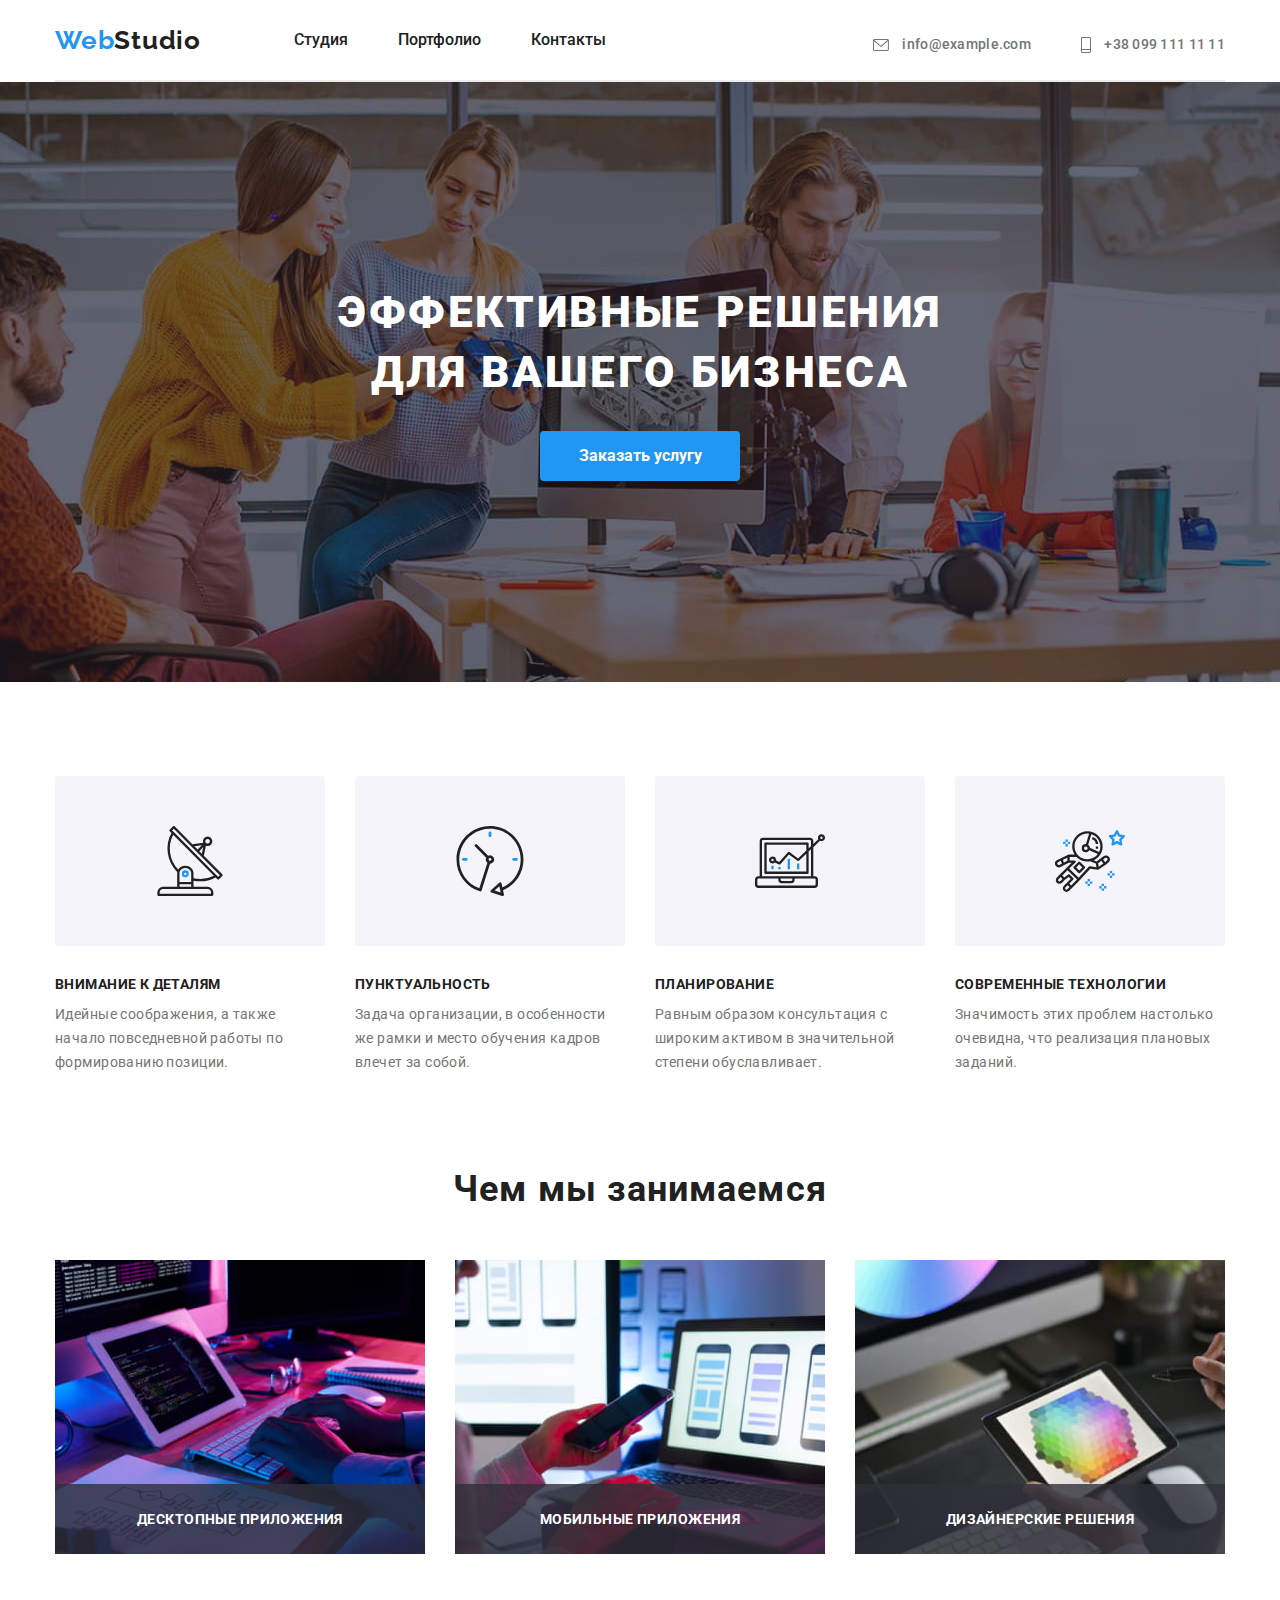
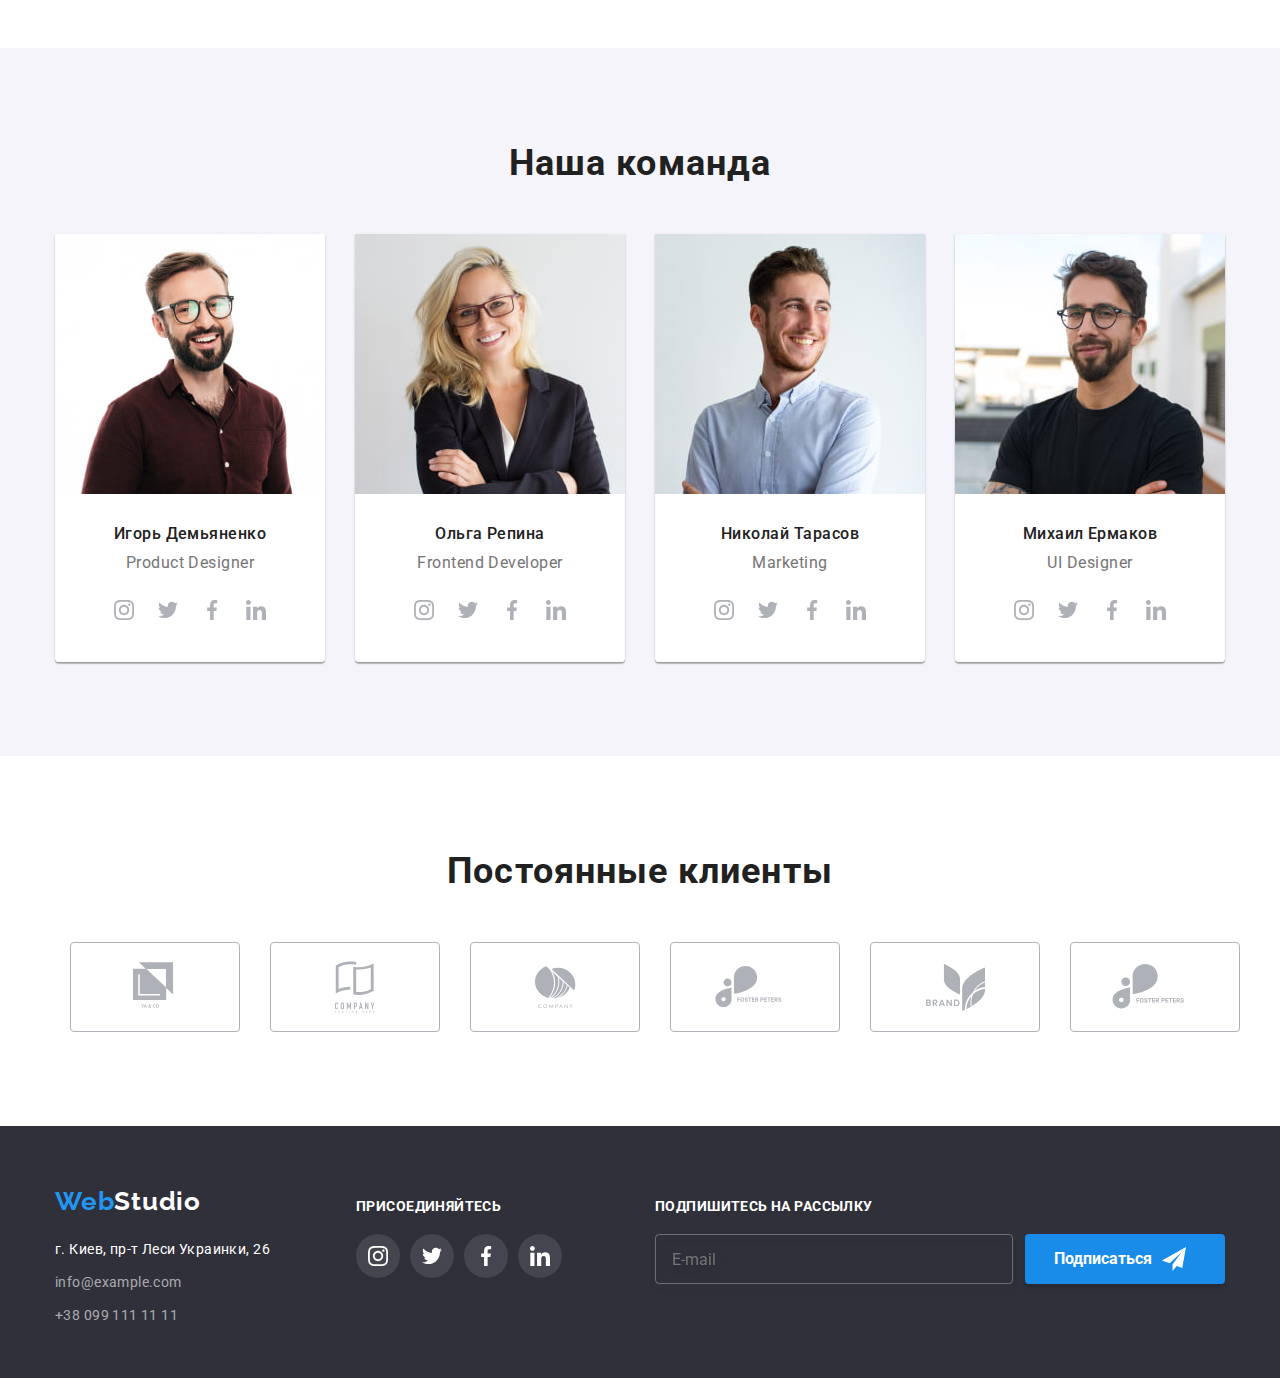
==== index.html @ c61b47e3 "1" ====
<!DOCTYPE html>
<html lang="ru">
<head>
    <meta charset="UTF-8">
    <meta name="viewport" content="width=device-width, initial-scale=1.0">
    <title>WebStudio</title>
    <link href="https://fonts.googleapis.com/css2?family=Raleway:wght@600&display=swap" rel="stylesheet">
    <link href="https://fonts.googleapis.com/css2?family=Roboto:wght@400;700&display=swap" rel="stylesheet">
    <link rel="stylesheet" href="./css/styles.css">
    <link rel="stylesheet" href="./css/normalize.css">
</head>
<body>
    <div class="container">    
        <header class="flexbox">
            <nav class="nav flexbox">
                <a href="/" class="logo link">
                    <span class="logo-web">Web</span>Studio
                </a>
        
                <ul class="list"> 
                    <li class="item"> <a href="" class="link-nav link">Студия</a></li>
                    <li class="item"> <a href="./portfolio.html" class="link-nav link">Портфолио</a></li>
                    <li class="item"> <a href="" class="link-nav link">Контакты</a></li>
                </ul>
            </nav>
        <ul class="list mail-tel">
            <li class="item">
                <a href="mailto:info@example.com" class="email link header">
                    <svg class="header-icon email" width="16px" height="12px">
                        <use href="./icons/symbol-defs.svg#icon-envelope"></use>
                    </svg>
                    info@example.com</a>
            </li>
            <li class="item">
                <a href="tel:+380991111111" class="link header">
                    <svg class="header-icon" width="10px" height="16px">
                        <use href="./icons/symbol-defs.svg#icon-smartphone"></use>
                    </svg>
                    +38 099 111 11 11</a>
            </li>
        </ul>
        </header>
        <hr>
    </div>
<main>
    <div class="container hero">
        <section class="hero">
            <h1 class="main-title">Эффективные решения <br> для вашего бизнеса</h1>
            <button type="button" data-modal-open>Заказать услугу</button>
        </section>
    </div>
    
    <section class="advantages">
            <div class="container">
                <ul class="list">
                    <li class="list advantages antenna">
                        <h3 class="main-title-3">Внимание к деталям</h3>
                        <p class="main-text-3">Идейные соображения, а также начало повседневной работы по формированию позиции.</p>
                    </li>
                    <li class="list advantages clock">
                        <h3 class="main-title-3">Пунктуальность</h3>
                        <p class="main-text-3">Задача организации, в особенности же рамки и место обучения кадров влечет за собой.</p>
                    </li>
                    <li class="list advantages diagram">
                        <h3 class="main-title-3">Планирование</h3>
                        <p class="main-text-3">Равным образом консультация с широким активом в значительной степени обуславливает.</p>
                    </li>
                    <li class="list advantages astronaut">
                        <h3 class="main-title-3">Современные технологии</h3>
                        <p class="main-text-3">Значимость этих проблем настолько очевидна, что реализация плановых заданий.</p>
                    </li>
                </ul>
            </div>
    </section>
    
<section class="services">
        <div class="container">
            <h2 class="main-title-2">Чем мы занимаемся</h2>
        <ul class="list services">
            <li class="foto-items">
                <div class="foto-thumb">
                    <img class="foto-services"
                src="./images/1.jpg" alt="Компьютер" width="370">
                <div class="name-foto">
                    <p class="foto-name">Десктопные приложения</p>
                </div>
                </div>                
            </li>
            <li class="foto-items">
                <div class="foto-thumb">
                    <img class="foto-services"
                    src="./images/2.jpg" alt="Смартфон" width="370">
                <div class="name-foto">
                    <p class="foto-name">Мобильные приложения</p>
                </div>
                </div>                
            </li>
            <li class="foto-items">
                <div class="foto-thumb">
                    <img class="foto-services"
                src="./images/3.jpg" alt="Спектор цветов на планшете" width="370">
                <div class="name-foto">
                    <p class="foto-name">Дизайнерские решения</p>
                </div>
                </div>                
            </li>            
        </ul>
        </div>
</section>
    
<section class="team">
        <div class="container">
            <h2 class="main-title-2">Наша команда</h2>
        <ul class="list">
            <li class="list-team">
                <img class="foto-team" src="./images/igor.jpg" alt="Игорь" width="270">
                <div class="team-text">
                    <p class="text-name">Игорь Демьяненко</p>
                    <p class="text-profession">Product Designer</p>
                    <ul class="social-nav-team">
                        <li class="social-item-team">
                            <a href="" class="social-link-team">
                                <svg class="social-icon-team" width="20px" height="20px">
                                    <use href="./icons/symbol-defs.svg#icon-instagram"></use>
                                </svg>
                            </a>             
                        </li>
                        <li class="social-link-team">
                            <a href="" class="social-link-team">
                                <svg class="social-icon-team" width="20px" height="20px">
                                    <use href="./icons/symbol-defs.svg#icon-twitter"></use>
                                </svg>
                            </a>             
                        </li>
                        <li class="social-link-team">
                            <a href="" class="social-link-team">
                                <svg class="social-icon-team" width="20px" height="20px">
                                    <use href="./icons/symbol-defs.svg#icon-facebook"></use>
                                </svg>
                            </a>             
                        </li>
                        <li class="social-link-team">
                            <a href="" class="social-link-team">
                                <svg class="social-icon-team" width="20px" height="20px">
                                    <use href="./icons/symbol-defs.svg#icon-linkedin"></use>
                                </svg>
                            </a>             
                        </li>
                    </ul>                
                </div>                
            </li>
            <li class="list-team">
                 <img class="foto-team" src="./images/olga.jpg" alt="Ольга" width="270">
                <div class="team-text">
                    <p class="text-name">Ольга Репина</p>
                    <p class="text-profession">Frontend Developer</p>
                    <ul class="social-nav-team">
                        <li class="social-item-team">
                            <a href="" class="social-link-team">
                                <svg class="social-icon-team" width="20px" height="20px">
                                    <use href="./icons/symbol-defs.svg#icon-instagram"></use>
                                </svg>
                            </a>             
                        </li>
                        <li class="social-link-team">
                            <a href="" class="social-link-team">
                                <svg class="social-icon-team" width="20px" height="20px">
                                    <use href="./icons/symbol-defs.svg#icon-twitter"></use>
                                </svg>
                            </a>             
                        </li>
                        <li class="social-link-team">
                            <a href="" class="social-link-team">
                                <svg class="social-icon-team" width="20px" height="20px">
                                    <use href="./icons/symbol-defs.svg#icon-facebook"></use>
                                </svg>
                            </a>             
                        </li>
                        <li class="social-link-team">
                            <a href="" class="social-link-team">
                                <svg class="social-icon-team" width="20px" height="20px">
                                    <use href="./icons/symbol-defs.svg#icon-linkedin"></use>
                                </svg>
                            </a>             
                        </li>
                    </ul>                        
                </div> 
            </li>
            <li class="list-team">
                <img class="foto-team" src="./images/nik.jpg" alt="Николай" width="270">
                <div class="team-text">
                    <p class="text-name">Николай Тарасов</p>
                    <p class="text-profession">Marketing</p>
                    <ul class="social-nav-team">
                        <li class="social-item-team">
                            <a href="" class="social-link-team">
                                <svg class="social-icon-team" width="20px" height="20px">
                                    <use href="./icons/symbol-defs.svg#icon-instagram"></use>
                                </svg>
                            </a>             
                        </li>
                        <li class="social-link-team">
                            <a href="" class="social-link-team">
                                <svg class="social-icon-team" width="20px" height="20px">
                                    <use href="./icons/symbol-defs.svg#icon-twitter"></use>
                                </svg>
                            </a>             
                        </li>
                        <li class="social-link-team">
                            <a href="" class="social-link-team">
                                <svg class="social-icon-team" width="20px" height="20px">
                                    <use href="./icons/symbol-defs.svg#icon-facebook"></use>
                                </svg>
                            </a>             
                        </li>
                        <li class="social-link-team">
                            <a href="" class="social-link-team">
                                <svg class="social-icon-team" width="20px" height="20px">
                                    <use href="./icons/symbol-defs.svg#icon-linkedin"></use>
                                </svg>
                            </a>             
                        </li>
                    </ul>                       
                </div>
            </li>
            <li class="list-team">
                <img class="foto-team" src="./images/mihail.jpg" alt="Михаил" width="270">
                <div class="team-text">
                    <p class="text-name">Михаил Ермаков</p>
                    <p class="text-profession">UI Designer</p>
                    <ul class="social-nav-team">
                        <li class="social-item-team">
                            <a href="" class="social-link-team">
                                <svg class="social-icon-team" width="20px" height="20px">
                                    <use href="./icons/symbol-defs.svg#icon-instagram"></use>
                                </svg>
                            </a>             
                        </li>
                        <li class="social-link-team">
                            <a href="" class="social-link-team">
                                <svg class="social-icon-team" width="20px" height="20px">
                                    <use href="./icons/symbol-defs.svg#icon-twitter"></use>
                                </svg>
                            </a>             
                        </li>
                        <li class="social-link-team">
                            <a href="" class="social-link-team">
                                <svg class="social-icon-team" width="20px" height="20px">
                                    <use href="./icons/symbol-defs.svg#icon-facebook"></use>
                                </svg>
                            </a>             
                        </li>
                        <li class="social-link-team">
                            <a href="" class="social-link-team">
                                <svg class="social-icon-team" width="20px" height="20px">
                                    <use href="./icons/symbol-defs.svg#icon-linkedin"></use>
                                </svg>
                            </a>             
                        </li>
                    </ul>                           
                </div>         
            </li>
        </ul>
        </div>
</section>

<section class="clients">
    <div class="container">
        <h2 class="clients-title">Постоянные клиенты</h2>
        <ul class="list-clients">
            <li class="clients-box">
                <a href="" class="logo-clients">
                    <svg class="clients-logo" width="44.27px" height="49.23px">
                        <use href="./icons/symbol-defs.svg#icon-logo-1"></use>
                    </svg>
                </a>
            </li>
            <li class="clients-box">
                <a href="" class="logo-clients">
                    <svg class="clients-logo" width="40px" height="52px">
                        <use href="./icons/symbol-defs.svg#icon-logo-2"></use>
                    </svg>
                </a>
            </li>
            <li class="clients-box">
                <a href="" class="logo-clients">
                    <svg class="clients-logo" width="41px" height="42.6px">
                        <use href="./icons/symbol-defs.svg#icon-logo-3"></use>
                    </svg>
                </a>
            </li>
            <li class="clients-box">
                <a href="" class="logo-clients">
                    <svg class="clients-logo" width="79.66px" height="42.02px">
                        <use href="./icons/symbol-defs.svg#icon-logo-4"></use>
                    </svg>
                </a>
            </li>
            <li class="clients-box">
                <a href="" class="logo-clients">
                    <svg class="clients-logo" width="59px" height="47px">
                        <use href="./icons/symbol-defs.svg#icon-logo-5"></use>
                    </svg>
                </a>
            </li>
            <li class="clients-box">
                <a href="" class="logo-clients">
                    <svg class="clients-logo" width="88.48px" height="45.44px">
                        <use href="./icons/symbol-defs.svg#icon-logo-4"></use>
                    </svg>
                </a>
            </li>
        </ul>

    </div>
</section>
    
</main>
<footer class="page-footer">
    <div class="container footer-page">
        <div class="footer-address">
            <a href="/" class="logo link footer">
                <span class="logo-web">Web</span><span class="logo-footer">Studio</span>
            </a>
            <address class="post">
                г. Киев, пр-т Леси Украинки, 26
            </address>
        
            <address class="mail-tel footer">
                <a href="mailto:info@example.com" class="email link footer">info@example.com</a><br>
                <a href="tel:+380991111111" class="link footer">+38 099 111 11 11</a>
            </address>
        </div>
    
    <div class="social-footer">
        <h3 class="social-title">присоединяйтесь</h3>
        <ul class="social-nav-footer">
            <li class="social-item">
                <a href="" class="social-link">
                    <svg class="footer-icon" width="20px" height="20px">
                        <use href="./icons/symbol-defs.svg#icon-instagram"></use>
                    </svg>
                </a>             
            </li>
            <li class="social-item">
                <a href="" class="social-link">
                    <svg class="footer-icon" width="20px" height="20px">
                        <use href="./icons/symbol-defs.svg#icon-twitter"></use>
                    </svg>
                </a>             
            </li>
            <li class="social-item">
                <a href="" class="social-link">
                    <svg class="footer-icon" width="20px" height="20px">
                        <use href="./icons/symbol-defs.svg#icon-facebook"></use>
                    </svg>
                </a>             
            </li>
            <li class="social-item">
                <a href="" class="social-link">
                    <svg class="footer-icon" width="20px" height="20px">
                        <use href="./icons/symbol-defs.svg#icon-linkedin"></use>
                    </svg>
                </a>             
            </li>
        </ul>
    </div>
    <div class="form-email">
        <h3 class="title-form-email">Подпишитесь на рассылку</h3>
        <div class="email-form">
        <input type="email" name="user-name" id="email-footer" class="form-field-email" placeholder="E-mail" />
        <button type="submit" class="email-button">Подписаться
            <svg class="icon-send" width="24px" height="24px">
                <use href="./icons/symbol-defs.svg#icon-icon-send"></use>
            </svg>
        </button>
        </div>
    </div>
</div>
</footer>
<div class="backdrop is-hidden" data-modal>
    <div class="modal">
        <button class="button-close" data-modal-close>
            <svg class="close-icon">
                <use href="./icons/symbol-defs.svg#icon-Vector"></use>
            </svg> 
        </button>
        <h3 class="form-title">Оставьте свои данные, мы вам перезвоним</h3>
        <form action="/server/" id="contact-form" class="form-contact">
            <div class="form-field">
            <label for="name" class="form-label">Имя</label>            
            <input type="text" name="user-name" id="name" class="form-field-input" />
            <svg class="form-icon" width="12px" height="12px">
                <use href="./icons/symbol-defs.svg#icon-name"></use>
            </svg>               
            </div>
            <div class="form-field">
                <label for="tel" class="form-label">Телефон</label>            
                <input type="tel" name="user-tel" id="tel" class="form-field-input" />
                <svg class="form-icon" width="13px" height="13px">
                    <use href="./icons/symbol-defs.svg#icon-phone"></use>
                </svg>               
            </div>
            <div class="form-field">
                <label for="email" class="form-label">Почта</label>            
                <input type="email" name="user-name" id="email" class="form-field-input" />
                <svg class="form-icon" width="15px" height="12px">
                    <use href="./icons/symbol-defs.svg#icon-email"></use>
                </svg>               
            </div>
            <div class="form-field">
                <label for="user-message" class="form-label">Комментарий
                    <textarea name="user-message" class="form-field-input text-comments" id="user-message" placeholder="Введите текст" rows="6"></textarea>
                </label>               
            </div>
            <label for="checkbox" class="checkbox-label">
                <input type="checkbox" name="checkbox-message" class="checkbox visually-hidden" id="checkbox">
                <span class="box-chexbox"></span><span class="text-chexbox">Соглашаюсь с рассылкой и принимаю <a href="" class="text-chexbox-link">Условия договора</a></span>
            </label>
            <button class="button button-submit">Отправить</button>           
            
        </form>     
    </div>    
</div>
<script src="./js/modal.js"></script>
</body>
</html>
---- css/styles.css ----
html {
    box-sizing: border-box;
}

*,
*::before,
*::after {
    box-sizing: inherit;
}

:root {
    --color-black: #212121;
    --color-blue: #2196F3;
    --color-white: #ffffff;
    --color-grey: #757575;
    --color-dark-grey: #2F303A;
    --color-light-grey: rgba(255, 255, 255, 0.6);
    --color-grey-buttom: #F5F4FA;
}

body {
    margin: 0px;
    font-family: 'Roboto', sans-serif;
    font-style: normal;
    color: var(--color-black);
    font-weight: 500;
}

li {
    list-style-type: none;
}

button {
    font-weight: bold;
    font-size: 16px;
    line-height: 30px;
    text-decoration: none;
    text-align: center;
    color: var(--color-white);
    background-color: var(--color-blue);
    border-radius: 4px;
    border: none;
    box-shadow: 0px 4px 4px rgba(0, 0, 0, 0.15);
    padding: 10px 32px;
    min-width: 200px;
    height: 50px;
}

a {
    text-decoration: none;
    color: var(--color-black);
}

.container {
    width: 1200px;
    padding-right: 15px;
    padding-left: 15px;
    margin-right: auto;
    margin-left: auto;
}

.flexbox {
    display: flex;
    align-items: center;
    height: 80px;
}

hr {
    border: 1px solid #ECECEC;
    margin-top: 0;
    margin-bottom: 0;
}


.nav.flexbox {
    display: flex;
}

.logo {
    font-family: 'Raleway', sans-serif;
    margin-right: 93px;
}

.list.mail-tel {
    margin-left: auto;
}

.logo-web {
    color: var(--color-blue);
    font-style: normal;
    font-weight: bold;
    font-size: 26px;
    line-height: 31px;
    letter-spacing: 0.03em;
}

.logo.link {
    font-style: normal;
    font-weight: bold;
    font-size: 26px;
    line-height: 31px;
    letter-spacing: 0.03em;
}

.logo-footer {
    color: var(--color-white)
}

.link-nav:hover,
.link-nav:focus,
.link-nav:active {
    color: var(--color-blue);
}

.link-nav.link::after:hover,
.link-nav.link::after:active,
.link-nav.link::after:focus, {
    opacity: 1;
}

.link::after {
    content: "";
    position: absolute;
    left: 0;
    bottom: 0;
    opacity: 0;
    display: block;
    width: 100%;
    height: 4px;
    background-color: var(--color-blue);
    border-radius: 2px;
    transition: 250ms cubic-bezier(0.4, 0, 0.2, 1); 
}

.link-nav.link,
.link.header {
    position: relative;
    display: block;
    padding-top: 32px;
    padding-bottom: 32px;
    transition: color 250ms cubic-bezier(0.4, 0, 0.2, 1);    
}

.link.header {
    font-family: Roboto;
    font-style: normal;
    font-weight: 500;
    font-size: 14px;
    line-height: 16px;
    letter-spacing: 0.02em;
    color: #757575;
    transition: color 250ms cubic-bezier(0.4, 0, 0.2, 1);
}

.email.link.header:hover,
.email.link.header:focus {
    color: var(--color-blue);
    fill: var(--color-blue);
}

.header-icon {
    fill: #757575;
    vertical-align: middle;
    margin-right: 10px;
    transition: color 250ms cubic-bezier(0.4, 0, 0.2, 1);
}

.header-icon.email {
    width: 16px;
    height: 12px;
}

.header-icon.email:hover,
.header-icon.email:focus {
    fill: var(--color-blue);
    color: var(--color-blue);
}

.email-icon:hover,
.email-icon:focus {
    fill: var(--color-blue);
}
    

.list {
    display: flex;
    padding: 0;
    margin: 0;
}

.list .item:not(:last-child) {
    margin-right: 50px;
}

.list .filter {
    align-items: center;
}

.list .portfolio {
    flex-wrap: wrap
}

.main-title {
    margin-top: 0;
    margin-bottom: 30;
    font-weight: 900;
    font-size: 44px;
    line-height: 60px;
    letter-spacing: 0.06em;
    text-transform: uppercase;
    color: var(--color-white);
}

.container.hero {
    text-align: center;
    width: 100%;
    height: 600px;
    margin-bottom: 94px;
    padding-top: 200px;
    padding-bottom: 200px;
    background-image: linear-gradient(rgba(47, 48, 58, 0.4),rgba(47, 48, 58, 0.4)), url(../images/banner.jpg);
    background-position: center;
    background-size: cover;
    background-repeat: no-repeat;
    background-color: #2F303A;
}

.list.advantages {
    display: inline-block;
    width: 270px;
    margin-bottom: 94px;
}

.list.advantages:not(:last-child) {
    margin-right: 30px;
}

.main-title-3 {
    font-weight: bold;
    font-size: 14px;
    line-height: 16px;
    letter-spacing: 0.03em;
    text-transform: uppercase;
    margin-top: 0;
    margin-block-end: 10px;
}

.list.advantages::before {
    content: "";
    width: 100%;
    height: 170px;
    background-color: #F5F4FA;
    border-radius: 4px;
    background-repeat: no-repeat;
    background-position: center;
    display: block;
    margin-bottom: 30px;
    background-size: 70px;
}

.list.advantages.antenna::before {
    background-image: url(../icons/antenna.svg);
}

.list.advantages.clock::before {
    background-image: url(../icons/clock.svg);
}

.list.advantages.diagram::before {
    background-image: url(../icons/diagram.svg);
}

.list.advantages.astronaut::before {
    background-image: url(../icons/astronaut.svg);
}


.main-text-3 {
    font-weight: normal;
    font-size: 14px;
    line-height: 24px;
    letter-spacing: 0.03em;
    color: var(--color-grey);
    margin-top: 0;
    margin-bottom: 0;
}

.services {
    margin-bottom: 94px;
}

.foto-services {
    display: block;
}

.foto-items:not(:last-child) {
    margin-right: 30px;
}

.foto-thumb {
    position: relative;
    overflow: hidden;
}

.name-foto {
    position: absolute;
    bottom: 0;
    width: 100%;
    height: 70px;
    background: rgba(47, 48, 58, 0.8);
}

.foto-name {
    font-style: normal;
    font-weight: bold;
    font-size: 14px;
    line-height: 16px;
    text-align: center;
    letter-spacing: 0.03em;
    text-transform: uppercase;
    color: var(--color-white);
    margin: 0;
    padding-top: 27px;
    padding-bottom: 27px;

}

.main-title-2 {
    font-weight: bold;
    font-size: 36px;
    line-height: 42px;
    text-align: center;
    letter-spacing: 0.03em;
    margin-top: 0;
    margin-bottom: 50px;
}

.team {
    background-color: var(--color-grey-buttom);
    padding-top: 94px;
    padding-bottom: 94px;
}

.list-team {
    display: inline-block;
    border-bottom-right-radius: 4px;
    border-bottom-left-radius: 4px;
    box-shadow: 0px 1px 3px rgba(0, 0, 0, 0.12), 0px 1px 1px rgba(0, 0, 0, 0.14), 0px 2px 1px rgba(0, 0, 0, 0.2);
}

.list-team:not(:last-child) {
    margin-right: 30px;
}

.foto-team {
    display: block;
}

.text-name {
    font-weight: 500;
    font-size: 16px;
    line-height: 19px;
    text-align: center;
    letter-spacing: 0.03em;
    margin-top: 0;
    margin-bottom: 10px;
}

.team-text {
    height: 168px;
    padding-top: 30px;
    padding-bottom: 30px;
    background-color: var(--color-white);
    border-style: none;
    border-radius: 0px 0px 4px 4px;
}

.text-profession {
    font-weight: normal;
    font-size: 16px;
    line-height: 19px;
    text-align: center;
    letter-spacing: 0.03em;
    color: var(--color-grey);
    margin-top: 0;
    margin-bottom: 0;
}

.social-nav-team {
    display: flex;
    justify-content: center;
    padding-left: 0;
    margin-top: 16px;
}

.social-icon-team {
    display: flex;
    justify-content: center;
    align-items: center;
}

.social-icon-team:not(:last-child) {
    margin-right: 10px;
}

.social-link-team {
    display: flex;
    border-radius: 50%;
    width: 44px;
    height: 44px;
    justify-content: center;
    align-items: center;
    background: var(--color-white);
    transition: background-color 250ms cubic-bezier(0.4, 0, 0.2, 1);
}

.social-link-team:hover .social-icon-team,
.social-link-team:focus .social-icon-team {
    fill: var(--color-white);
    background: var(--color-blue);
}

.social-icon-team {
    fill: #AFB1B8;
}

.clients {
    padding-top: 94px;
    padding-bottom: 94px;
}

.clients-title {
    font-style: normal;
    font-weight: bold;
    font-size: 36px;
    line-height: 42px;
    text-align: center;
    letter-spacing: 0.03em;
    margin-bottom: 50px;
    margin-right: 0;
    margin-left: 0;
    margin-top: 0;
}

.logo-clients {
    width: 170px;
    height: 90px;
    border: 1px solid #AFB1B8;
    border-radius: 4px;
    display: flex;
    justify-content: center;
    align-items: center;
    fill: #AFB1B8;
    transition: border 250ms cubic-bezier(0.4, 0, 0.2, 1);
    transition: fill 250ms cubic-bezier(0.4, 0, 0.2, 1);
}

.logo-clients:hover {
    border: 1px solid #2196F3;
    fill: var(--color-blue);
}

.clients-box:not(:last-child) {
    margin-right: 30px;
}

.clients-box {
    flex-basis:calc((100% - 30px * 5) / 6)
}


.list-clients {
    margin: 0;
    display: flex;
    width: 1200px;
    padding-right: 15px;
    padding-left: 15px;
}

.post {
    font-weight: normal;
    font-size: 14px;
    line-height: 24px;
    letter-spacing: 0.03em;
    color: var(--color-white);
    font-style: normal;
    margin-top: 20px;
}

.mail-tel.footer {
    font-weight: normal;
    display: flex;
    margin-top: 9px;
    font-size: 14px;
    line-height: 24px;
    letter-spacing: 0.03em;
    color: var(--color-light-grey);
    flex-wrap: wrap;
    width: 231px;
}

.mail-tel {
    font-weight: normal;
    margin-top: 9px;
    font-size: 14px;
    line-height: 24px;
    letter-spacing: 0.03em;
    color: var(--color-light-grey);
}

.link.footer:not(:last-child) {
    margin-bottom: 9px;
}

.filter {
    margin-top: 94px;
    margin-bottom: 50px;
}

.list.filter {
    display: flex;
    justify-content: center;
}

.portfolio-filter > a{
    display: inline-block;
    padding-top: 6px;
    padding-bottom: 6px;
    padding-right: 22px;
    padding-left: 22px;
    font-weight: 500;
    font-size: 16px;
    line-height: 26px;
    text-align: center;
    letter-spacing: 0.03em;
    height: 38px;
    border-radius: 4px;
    padding: 6px 22px;
    background-color: var(--color-grey-buttom);
    transition: color 250ms cubic-bezier(0.4, 0, 0.2, 1);
}

.portfolio-filter:not(:last-child) {
    margin-right: 8px;
}

.portfolio-filter > a:hover,
.portfolio-filter > a:focus,
.portfolio-filter > a:active {
    background-color: var(--color-blue);
    color: var(--color-white);
    box-shadow: 0px 4px 4px rgba(0, 0, 0, 0.25);
}

.portfolio {
    margin-bottom: 94px;
}

.list.portfolio {
    display: flex;
    flex-wrap: wrap;
    margin-bottom: -30px;
    margin-right: -30px;
}

.title-portfolio {
    margin: 0;
    font-size: none;
}

.portfolio-list {
    display: inline-block;
    width: 370px;
    border: 1px solid #EEEEEE;
    margin-bottom: 30px;
    margin-right: 30px;
    flex-basis: calc((100% - 3 * 30px) / 3);
    transition: box-shadow 250ms cubic-bezier(0.4, 0, 0.2, 1);
}

.text-portfolio {
    margin: 0;
    font-style: normal;
    font-weight: normal;
    font-size: 18px;
    line-height: 28px;
    color: var(--color-white);    
}

.text-pf {
    padding: 63px 24px;
    position: absolute;
    top: 0;
    left: 0;
    display: flex;
    align-items: center;
    width: 100%;
    height: 100%;
    background-color: rgba(33, 150, 243, 0.9);
    transform: translateY(100%);
    transition: transform 250ms cubic-bezier(0.4, 0, 0.2, 1);
    opacity: 0;
}

.foto-thumb:hover .text-pf {
    transform: translateY(0);
  opacity: 1;
}

.portfolio-list:hover,
.portfolio-list:focus,
.portfolio-list:active {
    box-shadow: 0px 1px 1px rgba(0, 0, 0, 0.12), 0px 4px 4px rgba(0, 0, 0, 0.06), 1px 4px 6px rgba(0, 0, 0, 0.16);
}

.portfolio-list:nth-child(3n) {
    margin-right: 0;
}

.p-txt {
    padding: 20px 24px;
}

.portfolio-name {
    font-weight: bold;
    font-size: 18px;
    line-height: 36px;
    letter-spacing: 0.06em;
    margin-top: 0;
    margin-bottom: 0;
}

.portfolio-text {
    font-weight: normal;
    font-size: 16px;
    line-height: 30px;
    letter-spacing: 0.03em;
    color: var(--color-grey);
    margin-top: 0;
    margin-bottom:0px;
}

.link {
    text-decoration: none;
    color: var(--color-black);
    font-style: normal;
}

.footer-page {
    display: flex;
}

.link.footer {
    color: var(--color-light-grey);
}

.footer-address {
    margin-right: 70px;
    padding-top: 60px;
}

.social-nav-footer {
    display: flex;
    justify-content: center;
    padding-left: 0;
    margin: 0;
}

.page-footer {
    background-color: var(--color-dark-grey);
    height: 252px;
    width: 100%;
    margin-right: auto;
    margin-left: auto;
}

.logo.link.footer {
    display: block;
    margin-right: 0px;
}

.social-footer {
    display: block;
    padding-top: 72px;
    padding-bottom: 100px;
    margin-right: 93px;
}

.social-title {
    font-style: normal;
    font-weight: bold;
    font-size: 14px;
    line-height: 16px;
    letter-spacing: 0.03em;
    text-transform: uppercase;
    color: var(--color-white);
    margin-bottom: 20px;
    margin-top: 0;
}

.social-item {
    display: flex;
    justify-content: center;
    align-items: center;
}

.social-item:not(:last-child) {
    margin-right: 10px;
}

.social-link {
    display: flex;
    border-radius: 50%;
    width: 44px;
    height: 44px;
    justify-content: center;
    align-items: center;
    background: rgba(255, 255, 255, 0.1);
    transition: background-color 250ms cubic-bezier(0.4, 0, 0.2, 1);
}

.social-link:hover {
    background: var(--color-blue);
}

.footer-icon {
    fill: var(--color-white);
}

.form-email {
    display: block;
    padding-top: 72px;
    padding-bottom: 94px;
    width: 570px;
}

.title-form-email {
    font-style: normal;
    font-weight: bold;
    font-size: 14px;
    line-height: 16px;
    letter-spacing: 0.03em;
    text-transform: uppercase;
    color: var(--color-white);
    margin-top: 0;
    margin-bottom: 20px;
}

.form-field-email {
    display: inline-block;
    background-color: transparent;
    width: 358px;
    height: 50px;
    border: 1px solid rgba(255, 255, 255, 0.3);
    box-sizing: border-box;
    filter: drop-shadow(0px 4px 4px rgba(0, 0, 0, 0.15));
    border-radius: 4px;
    padding-left: 16px;
    margin-right: 12px;
    color: var(--color-light-grey);
}

.email-form {
    display: flex;
}

.email-button {
    display: flex;
    align-items: center;
    margin: 0;
    padding-right: 28px;
    padding-left: 29px;
    font-style: normal;
    font-weight: bold;
    font-size: 16px;
    line-height: 30px;
    width: 200px;
    height: 50px;
    background: #188CE8;
    color: var(--color-white);
    box-shadow: 0px 4px 4px rgba(0, 0, 0, 0.15);
    border-radius: 4px;
}

.backdrop {
    position: fixed;
    top: 0;
    left: 0;
    width: 100%;
    height: 100%;
    background: rgba(0, 0, 0, 0.2);
}

.backdrop.is-hidden {
    opacity: 0;
    pointer-events: none;
    visibility: hidden;
}

.modal {
    position: absolute;
    top: 50%;
    left: 50%;
    min-width: 528px;
    min-height: 581px;
    background: var(--color-white);
    box-shadow: 0px 1px 3px rgba(0, 0, 0, 0.12), 0px 1px 1px rgba(0, 0, 0, 0.14), 0px 2px 1px rgba(0, 0, 0, 0.2);
    border-radius: 4px;        
    transform: translate(-50%, -50%);
}

.form-title {
    font-style: normal;
    font-weight: bold;
    font-size: 20px;
    line-height: 23px;
    text-align: center;
    letter-spacing: 0.03em;
    padding-top: 40px;
    padding-left: 40px;
    padding-right: 40px;
    margin-top: 0;
    margin-right: 0;
    margin-left: 0;
    margin-bottom: 12px;
}

.form-field {
    position: relative;
    margin-bottom: 10px;
}

.form-field-input {
    position: relative;
    display: block;
    width: 100%;
    height: 40px;
    border: 1px solid rgba(33, 33, 33, 0.2);
    border-radius: 4px;
    padding-left: 42px;
    margin-top: 4px;
}

.icon-send {
    margin-left: 10px;
    position: relative;
}

.form-icon {
    position: absolute;
    top: 50%;
    transition: fill 250ms cubic-bezier(0.4, 0, 0.2, 1);    
    transform: translateY(40%);
    display: inline-block;
    left: 22px;
    fill: var(--color-black);
}

.form-field-input:focus ~ .form-icon {
    fill: var(--color-blue);
}

.form-field-input:focus {
    outline-style: var(--color-blue);
    border-color: var(--color-blue);
}

.form-label {
    font-style: normal;
    font-weight: normal;
    font-size: 12px;
    line-height: 14px;   
    letter-spacing: 0.01em;
    color: var(--color-grey);
}

textarea.form-field-input {
    height: 120px;
    margin-bottom: 20px;
    resize: none;
}

.form-contact {
    padding-right: 40px;
    padding-left: 40px;
    width: 100%;
    margin-bottom: 30px;
}

.text-comments {
    padding: 12px 16px;
}

.box-chexbox {
    display: inline-block;
    width: 16px;
    height: 15px;
    margin-right: 7px;
    margin-left: 14px;
    border: 2px solid var(--color-black);
    border-radius: 4px;
    margin: 0 8px 0 0;
}

.checkbox:checked + .box-chexbox {
    border-color: var(--color-blue);
    background-color: var(--color-blue);
    background-image: url(../icons/galka.svg);
    background-origin: border-box;
    background-repeat: no-repeat;
    background-position: 50%;
    transition: background-image 250ms cubic-bezier(0.4, 0, 0.2, 1);
}

.text-chexbox {
    font-style: normal;
    font-weight: normal;
    font-size: 14px;
    line-height: 24px;
    letter-spacing: 0.03em;
    color: var(--color-grey);
}

.text-chexbox-link {
    font-style: normal;
    font-weight: normal;
    font-size: 14px;
    line-height: 24px;
    letter-spacing: 0.03em;
    color: var(--color-blue);
    text-decoration: underline;
}

.button-submit {
    display: block;
    position: absolute;
    top: 491px;
    left: calc((100% - 200px) / 2);
    width: 200px;
    height: 50px;
    font-family: Roboto;
    font-style: normal;
    font-weight: bold;
    font-size: 16px;
    line-height: 30px;
    margin-top: 20px;
}

.visually-hidden {
	position: absolute !important;
	clip: rect(1px 1px 1px 1px); /* IE6, IE7 */
	clip: rect(1px, 1px, 1px, 1px);
	padding:0 !important;
	border:0 !important;
	height: 1px !important; 
	width: 1px !important; 
	overflow: hidden;
}

.checkbox-label {
    margin-bottom: 30px;
    display: inline-block;
}

.button-close {
    position: absolute;
    display: flex;
    justify-content: center;
    align-items: center;
    top: 8px;
    right: 8px;
    height: 30px;
    min-width: 30px;    
    border-radius: 50%;
    background: var(--color-white);
    border: 1px solid rgba(0, 0, 0, 0.1);
    padding: 10px;
    box-shadow: none;
}

.close-icon {
    fill: var(--color-black);
    width: 11px;
    height: 11px;
}
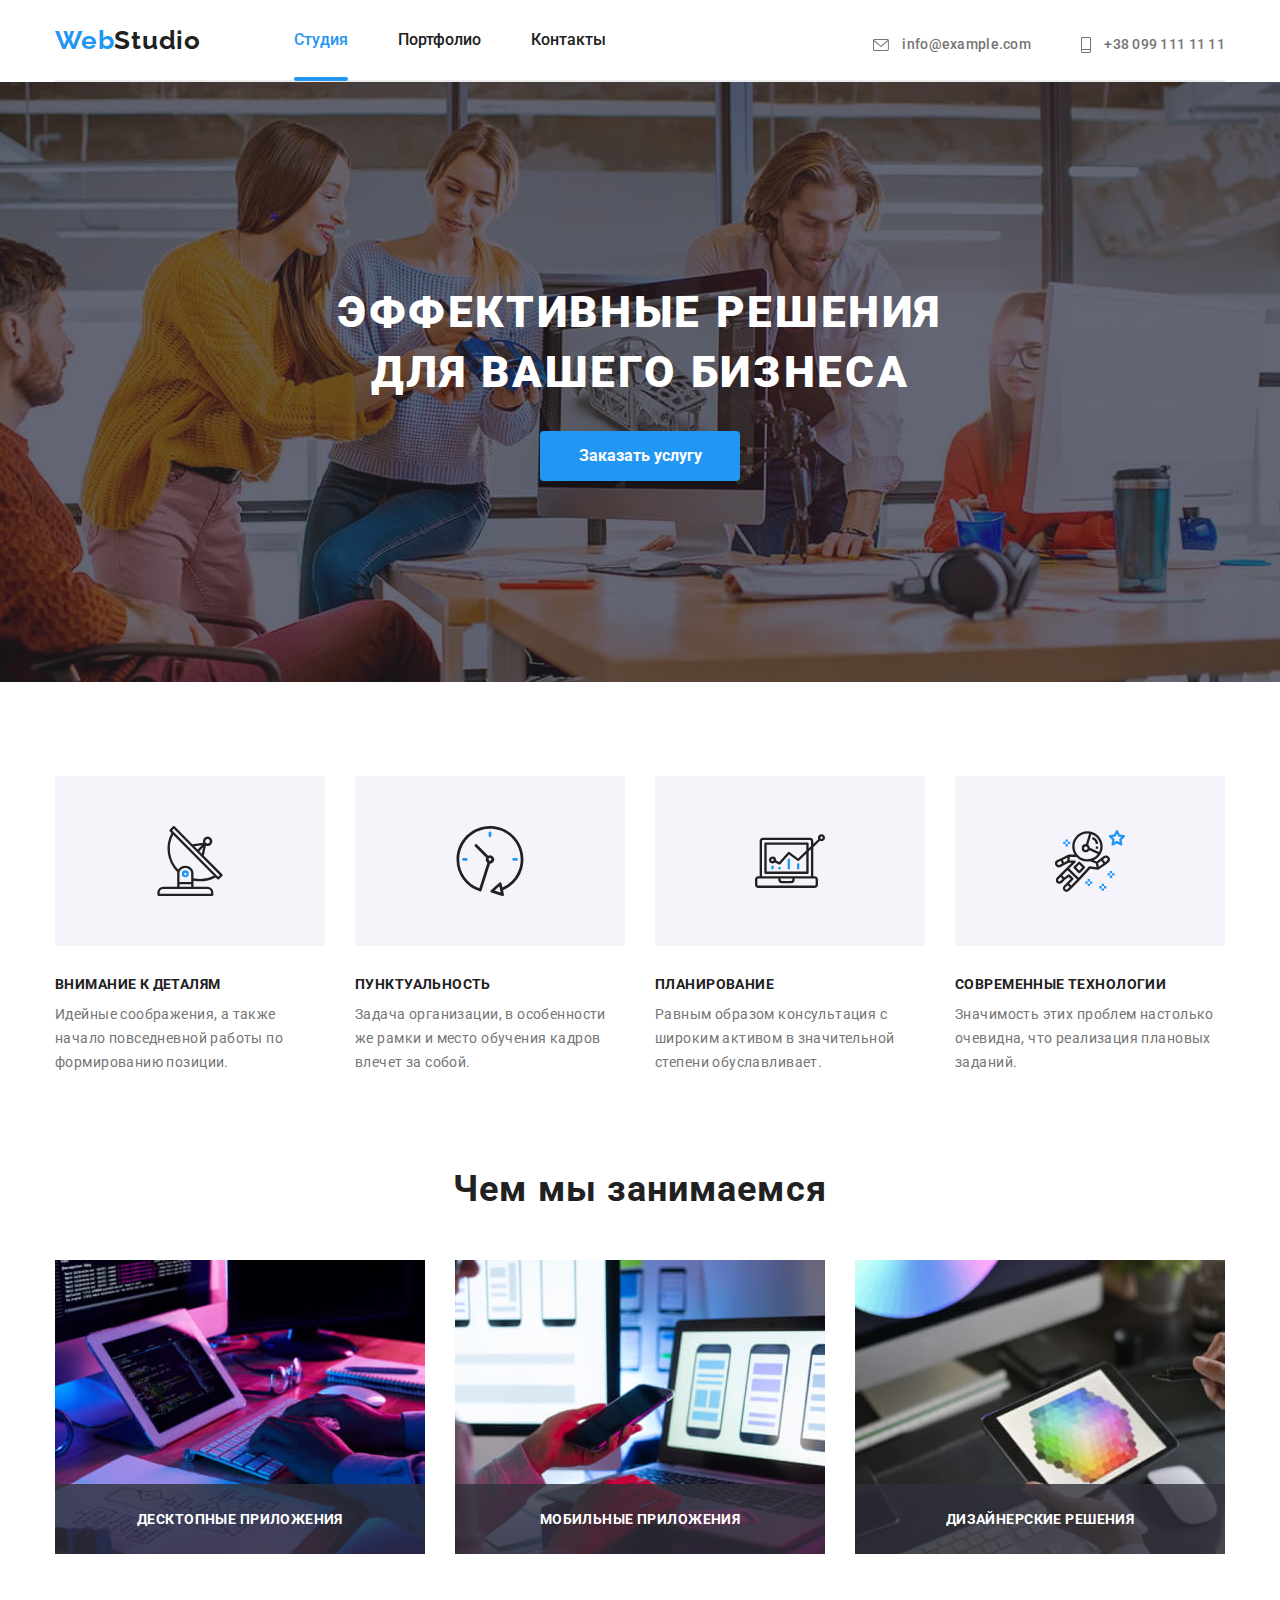
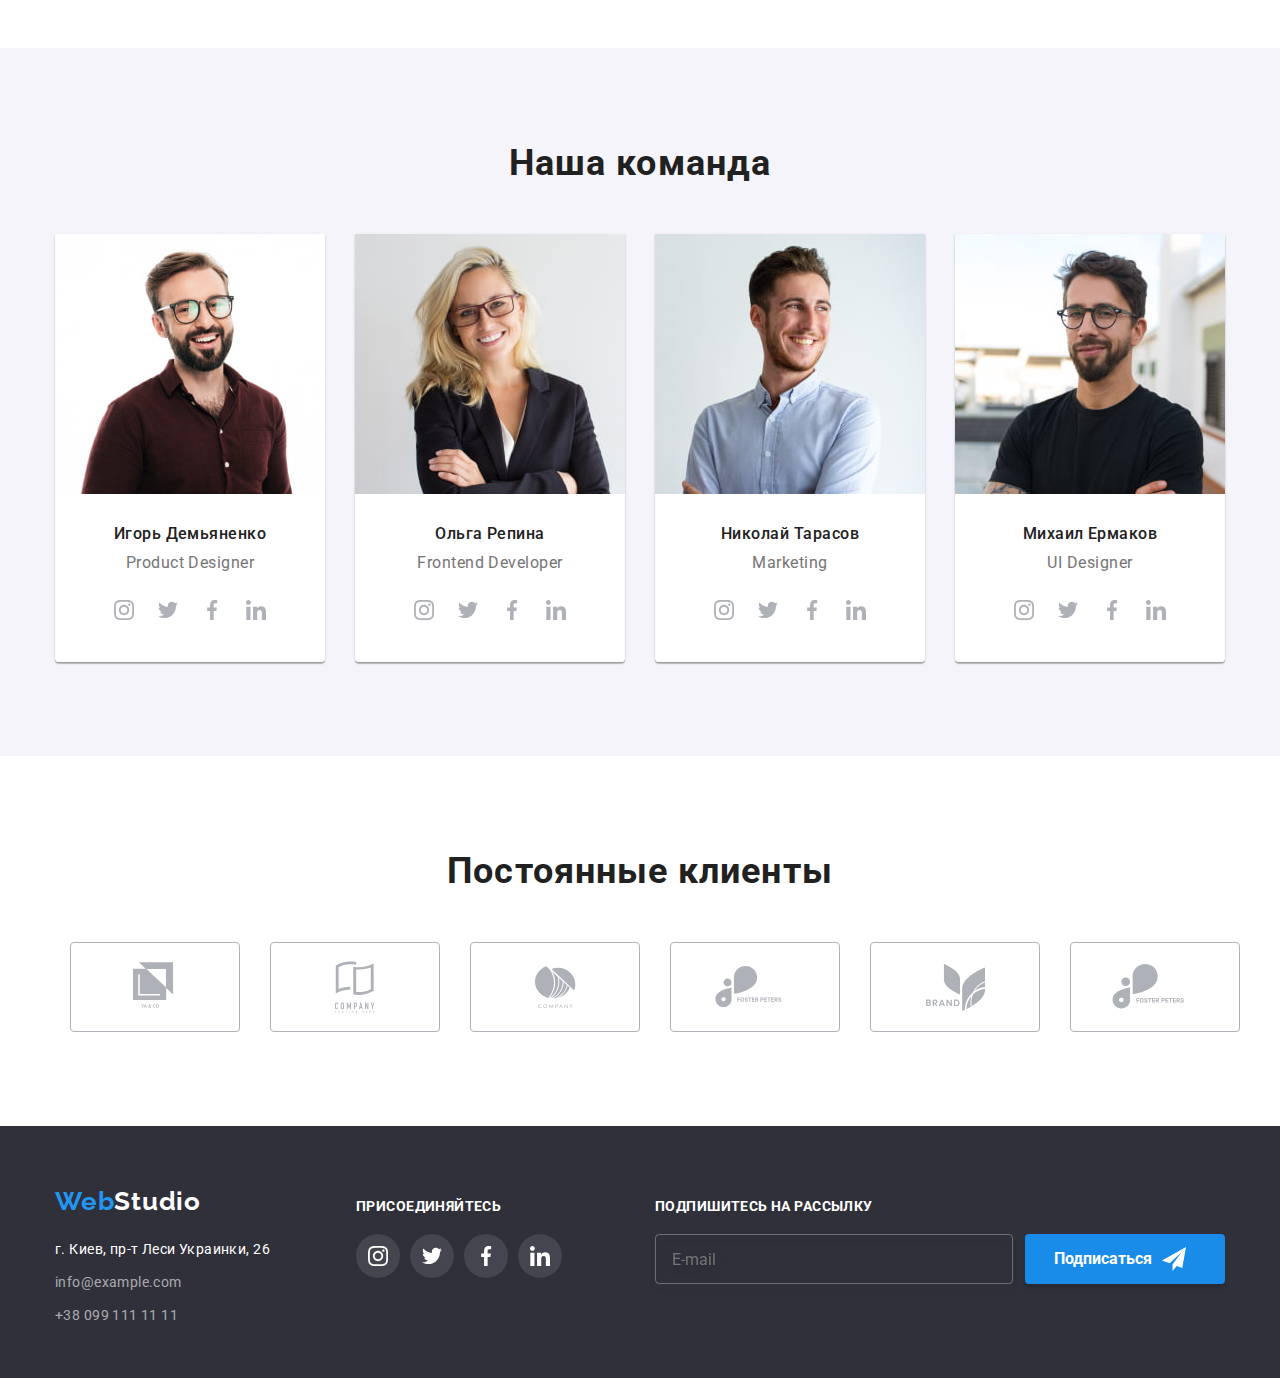
==== commit 785e27e0: "1" ====
--- a/index.html
+++ b/index.html
@@ -18,7 +18,7 @@
                 </a>
         
                 <ul class="list"> 
-                    <li class="item"> <a href="" class="link-nav link">Студия</a></li>
+                    <li class="item"> <a href="" class="link-nav link link-current">Студия</a></li>
                     <li class="item"> <a href="./portfolio.html" class="link-nav link">Портфолио</a></li>
                     <li class="item"> <a href="" class="link-nav link">Контакты</a></li>
                 </ul>
@@ -420,7 +420,8 @@
             <button class="button button-submit">Отправить</button>           
             
         </form>     
-    </div>    
+    </div>
+    
 </div>
 <script src="./js/modal.js"></script>
 </body>
--- a/css/styles.css
+++ b/css/styles.css
@@ -112,13 +112,26 @@
     color: var(--color-blue);
 }
 
-.link-nav.link::after:hover,
-.link-nav.link::after:active,
-.link-nav.link::after:focus, {
+.link-nav:hover::after,
+.link-nav:focus::after,
+.link-nav:active::after {
     opacity: 1;
 }
 
-.link::after {
+.link-current.link.link-nav::after {
+    opacity: 1;
+    color: var(--color-blue);
+    text-decoration: none;
+    display: inline-block;
+}
+
+.link-current.link.link-nav {
+    color: var(--color-blue);
+    text-decoration: none;
+    display: inline-block;
+}
+
+.link-nav::after {
     content: "";
     position: absolute;
     left: 0;
@@ -152,14 +165,14 @@
     transition: color 250ms cubic-bezier(0.4, 0, 0.2, 1);
 }
 
-.email.link.header:hover,
-.email.link.header:focus {
+.link.header:hover,
+.link.header:focus {
     color: var(--color-blue);
     fill: var(--color-blue);
 }
 
 .header-icon {
-    fill: #757575;
+    fill: currentColor;
     vertical-align: middle;
     margin-right: 10px;
     transition: color 250ms cubic-bezier(0.4, 0, 0.2, 1);
@@ -170,17 +183,10 @@
     height: 12px;
 }
 
-.header-icon.email:hover,
-.header-icon.email:focus {
+.header-icon:hover,
+.header-icon:focus {
     fill: var(--color-blue);
-    color: var(--color-blue);
-}
-
-.email-icon:hover,
-.email-icon:focus {
-    fill: var(--color-blue);
-}
-    
+}  
 
 .list {
     display: flex;
@@ -319,6 +325,7 @@
     letter-spacing: 0.03em;
     text-transform: uppercase;
     color: var(--color-white);
+    /* position: absolute; */
     margin: 0;
     padding-top: 27px;
     padding-bottom: 27px;
@@ -346,6 +353,7 @@
     border-bottom-right-radius: 4px;
     border-bottom-left-radius: 4px;
     box-shadow: 0px 1px 3px rgba(0, 0, 0, 0.12), 0px 1px 1px rgba(0, 0, 0, 0.14), 0px 2px 1px rgba(0, 0, 0, 0.2);
+    /* margin-right: 30px; */
 }
 
 .list-team:not(:last-child) {
@@ -410,13 +418,18 @@
     height: 44px;
     justify-content: center;
     align-items: center;
-    background: var(--color-white);
+    /* background: var(--color-white); */
     transition: background-color 250ms cubic-bezier(0.4, 0, 0.2, 1);
 }
 
 .social-link-team:hover .social-icon-team,
 .social-link-team:focus .social-icon-team {
     fill: var(--color-white);
+    /* background: var(--color-blue); */
+}
+
+.social-link-team:hover,
+.social-link-team:focus {
     background: var(--color-blue);
 }
 
@@ -827,6 +840,10 @@
 
 .form-field {
     position: relative;
+    /* border: solid; */
+}
+
+.form-field:not(:last-child) {
     margin-bottom: 10px;
 }
 
@@ -847,6 +864,11 @@
 }
 
 .form-icon {
+    /* position: absolute;
+    display: inline-block;
+    top: 50%;
+    left: 22px;
+    fill: #212121; */
     position: absolute;
     top: 50%;
     transition: fill 250ms cubic-bezier(0.4, 0, 0.2, 1);    
@@ -872,11 +894,13 @@
     line-height: 14px;   
     letter-spacing: 0.01em;
     color: var(--color-grey);
+    display: block;
+    /* padding-bottom: 4px; */
 }
 
 textarea.form-field-input {
     height: 120px;
-    margin-bottom: 20px;
+    /* margin-bottom: 20px; */
     resize: none;
 }
 
@@ -884,7 +908,6 @@
     padding-right: 40px;
     padding-left: 40px;
     width: 100%;
-    margin-bottom: 30px;
 }
 
 .text-comments {
@@ -921,6 +944,15 @@
     color: var(--color-grey);
 }
 
+/* .checkbox-icon {
+    width: 12px;
+    height: 11px;
+    margin-right: 7px;
+    margin-left: 14px;
+    border: 2px solid var(--primary-text-color);
+    border-radius: 4px;
+} */
+
 .text-chexbox-link {
     font-style: normal;
     font-weight: normal;
@@ -943,7 +975,6 @@
     font-weight: bold;
     font-size: 16px;
     line-height: 30px;
-    margin-top: 20px;
 }
 
 .visually-hidden {
@@ -958,9 +989,29 @@
 }
 
 .checkbox-label {
+    display: flex;
     margin-bottom: 30px;
+    margin-top: 20px;
+    align-items: center;
+    justify-content: center;
+}
+
+/* .checkbox-label span::before {
+    content: "";
     display: inline-block;
-}
+    width: 16px;
+    height: 15px;
+    background: var(--color-blue);
+    border-radius: 2px;
+    margin-right: 7px;
+} */
+
+/* .checkbox:checked ~ span::before {
+    background-image: url(../icons/galka.svg);
+    background-repeat: no-repeat;
+    background-position: 50%;
+    transition: background-image 250ms cubic-bezier(0.4, 0, 0.2, 1);
+} */
 
 .button-close {
     position: absolute;
